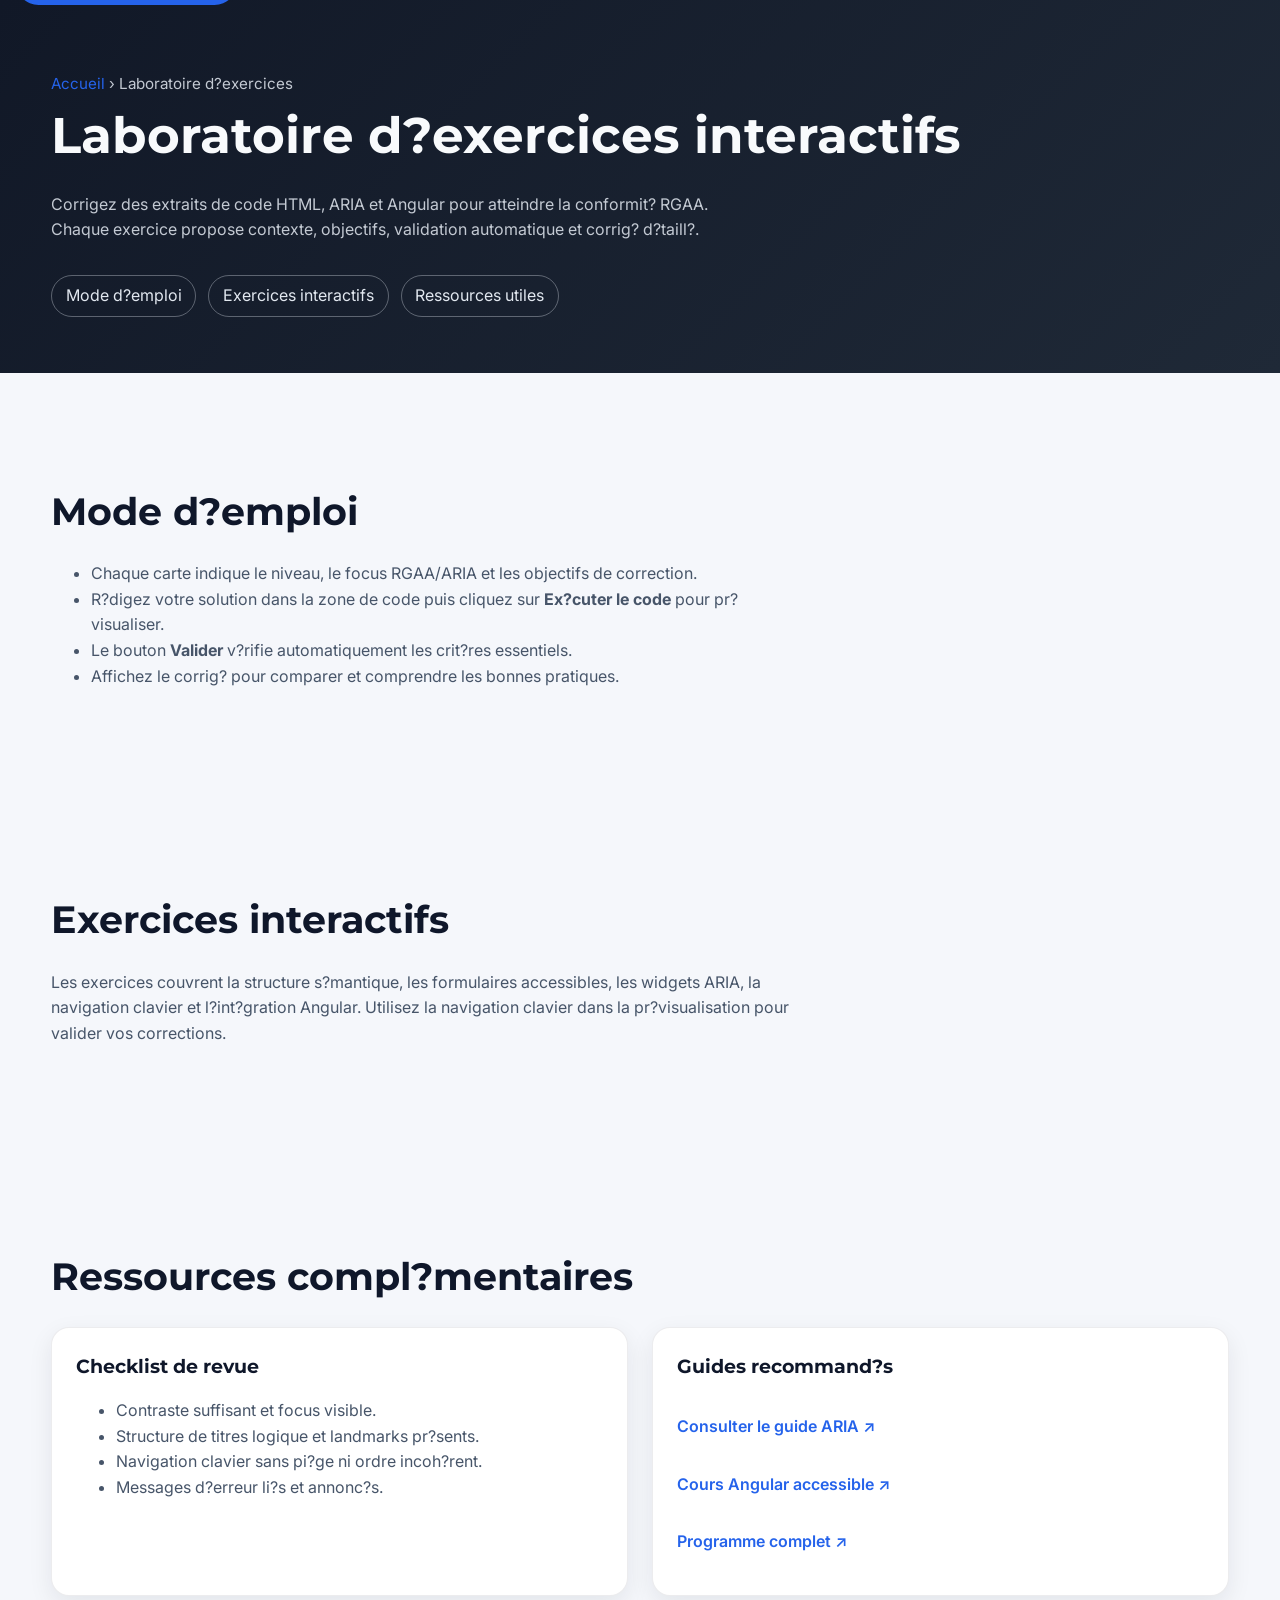
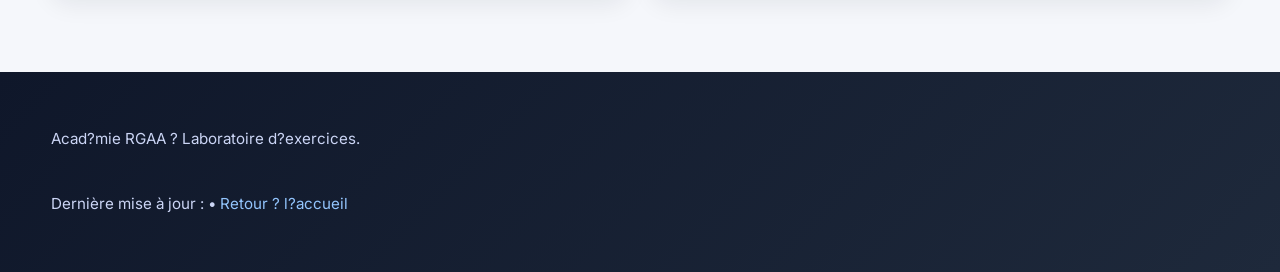
==== laboratoire.html @ f295662a "Refactor: Restructure site and add new pages Co-authored-by: mlaanaiya <mlaanaiya@gmail.com>" ====
<!DOCTYPE html>
<html lang="fr">
  <head>
    <meta charset="UTF-8" />
    <meta name="viewport" content="width=device-width, initial-scale=1.0" />
    <title>Laboratoire d?exercices ? Acad?mie RGAA</title>
    <link rel="stylesheet" href="styles.css" />
  </head>
  <body>
    <a class="skip-link" href="#contenu">Aller au contenu principal</a>
    <header class="sub-hero" role="banner">
      <div class="container sub-hero__content">
        <p class="sub-hero__breadcrumbs">
          <a href="index.html">Accueil</a> &rsaquo; Laboratoire d?exercices
        </p>
        <h1>Laboratoire d?exercices interactifs</h1>
        <p>
          Corrigez des extraits de code HTML, ARIA et Angular pour atteindre la conformit? RGAA. Chaque exercice propose contexte, objectifs, validation automatique et corrig? d?taill?.
        </p>
        <nav class="sub-nav" aria-label="Navigation de la page">
          <ul>
            <li><a href="#mode-d-emploi">Mode d?emploi</a></li>
            <li><a href="#exercices">Exercices interactifs</a></li>
            <li><a href="#ressources-exercices">Ressources utiles</a></li>
          </ul>
        </nav>
      </div>
    </header>

    <main id="contenu">
      <section id="mode-d-emploi" class="content-section">
        <div class="container">
          <h2>Mode d?emploi</h2>
          <ul>
            <li>Chaque carte indique le niveau, le focus RGAA/ARIA et les objectifs de correction.</li>
            <li>R?digez votre solution dans la zone de code puis cliquez sur <strong>Ex?cuter le code</strong> pour pr?visualiser.</li>
            <li>Le bouton <strong>Valider</strong> v?rifie automatiquement les crit?res essentiels.</li>
            <li>Affichez le corrig? pour comparer et comprendre les bonnes pratiques.</li>
          </ul>
        </div>
      </section>

      <section id="exercices" class="content-section">
        <div class="container">
          <h2>Exercices interactifs</h2>
          <p>
            Les exercices couvrent la structure s?mantique, les formulaires accessibles, les widgets ARIA, la navigation clavier et l?int?gration Angular. Utilisez la navigation clavier dans la pr?visualisation pour valider vos corrections.
          </p>
          <div id="exercises-container" class="exercises"></div>
        </div>
      </section>

      <section id="ressources-exercices" class="content-section">
        <div class="container">
          <h2>Ressources compl?mentaires</h2>
          <div class="resource-grid">
            <article class="resource-card">
              <h3>Checklist de revue</h3>
              <ul>
                <li>Contraste suffisant et focus visible.</li>
                <li>Structure de titres logique et landmarks pr?sents.</li>
                <li>Navigation clavier sans pi?ge ni ordre incoh?rent.</li>
                <li>Messages d?erreur li?s et annonc?s.</li>
              </ul>
            </article>
            <article class="resource-card">
              <h3>Guides recommand?s</h3>
              <p><a href="guide-aria.html">Consulter le guide ARIA &nearr;</a></p>
              <p><a href="angular-accessibilite.html">Cours Angular accessible &nearr;</a></p>
              <p><a href="index.html#programme">Programme complet &nearr;</a></p>
            </article>
          </div>
        </div>
      </section>
    </main>

    <footer class="footer" role="contentinfo">
      <div class="container footer__content">
        <p>Acad?mie RGAA ? Laboratoire d?exercices.</p>
        <p>Derni&egrave;re mise &agrave; jour : <span id="last-update"></span> &bull; <a href="index.html">Retour ? l?accueil</a></p>
      </div>
    </footer>

    <script src="app.js" defer></script>
  </body>
</html>
---- styles.css ----
@import url("https://fonts.googleapis.com/css2?family=Inter:wght@400;500;600;700&family=Montserrat:wght@600;700&display=swap");

:root {
  --font-body: "Inter", "Segoe UI", system-ui, sans-serif;
  --font-heading: "Montserrat", "Segoe UI", system-ui, sans-serif;
  --color-bg: #f5f7fb;
  --color-surface: #ffffff;
  --color-text: #0f172a;
  --color-muted: #475569;
  --color-primary: #2563eb;
  --color-primary-dark: #1d4ed8;
  --color-primary-light: #60a5fa;
  --color-accent: #10b981;
  --color-accent-dark: #059669;
  --color-hero-from: #111827;
  --color-hero-to: #1f2937;
  --color-accent-bg: #eef2ff;
  --color-deep-from: #111827;
  --color-deep-to: #1e3a8a;
  --shadow-sm: 0 8px 24px rgba(15, 23, 42, 0.08);
  --shadow: 0 20px 45px rgba(15, 23, 42, 0.12);
  --radius-lg: 24px;
  --radius-md: 18px;
  --radius-sm: 12px;
}

* {
  box-sizing: border-box;
}

html {
  scroll-behavior: smooth;
}

body {
  margin: 0;
  font-family: var(--font-body);
  color: var(--color-text);
  background-color: var(--color-bg);
  line-height: 1.6;
}

main {
  display: block;
}

a {
  color: var(--color-primary);
  text-decoration: none;
}

a:hover,
a:focus-visible {
  color: var(--color-primary-dark);
  text-decoration: underline;
}

.skip-link {
  position: absolute;
  top: -40px;
  left: 16px;
  background: var(--color-primary);
  color: #fff;
  padding: 0.6rem 1rem;
  border-radius: 999px;
  z-index: 1000;
}

.skip-link:focus {
  top: 16px;
}

.container {
  width: min(1180px, 92vw);
  margin: 0 auto;
}

.section {
  padding: clamp(4rem, 6vw, 5.5rem) 0;
}

.section--accent {
  background: radial-gradient(circle at top left, rgba(37, 99, 235, 0.12), transparent 55%),
    linear-gradient(135deg, #f3f4ff 0%, #eef2ff 100%);
}

.section--deep {
  background: radial-gradient(circle at top right, rgba(59, 130, 246, 0.35), transparent 60%),
    linear-gradient(135deg, var(--color-deep-from) 0%, var(--color-deep-to) 100%);
  color: #f8fafc;
}

.section__header {
  max-width: 760px;
  margin-bottom: 2.75rem;
}

.section__header h2 {
  font-family: var(--font-heading);
  font-size: clamp(2rem, 3.4vw, 2.75rem);
  margin: 0 0 0.75rem;
}

.section__header p {
  margin: 0;
  color: var(--color-muted);
}

.section--deep .section__header p,
.section__header--on-dark p {
  color: rgba(226, 232, 240, 0.9);
}

.hero {
  position: relative;
  overflow: hidden;
  background: linear-gradient(135deg, var(--color-hero-from) 0%, var(--color-hero-to) 100%);
  color: #f8fafc;
  padding: clamp(5rem, 8vw, 7rem) 0 clamp(4rem, 6vw, 5rem);
}

.hero__overlay {
  position: absolute;
  inset: 0;
  background: radial-gradient(circle at 10% 20%, rgba(79, 70, 229, 0.55), transparent 45%),
    radial-gradient(circle at 80% 10%, rgba(6, 182, 212, 0.35), transparent 40%),
    radial-gradient(circle at 50% 80%, rgba(16, 185, 129, 0.2), transparent 40%);
  pointer-events: none;
}

.hero__content {
  position: relative;
  z-index: 1;
}

.hero__badge {
  display: inline-flex;
  align-items: center;
  gap: 0.5rem;
  padding: 0.35rem 0.9rem;
  border-radius: 999px;
  background: rgba(15, 118, 110, 0.2);
  color: #a7f3d0;
  font-weight: 600;
  letter-spacing: 0.02em;
  text-transform: uppercase;
}

.hero h1 {
  font-family: var(--font-heading);
  font-size: clamp(2.8rem, 6vw, 3.8rem);
  margin: 1.2rem 0 1.1rem;
  max-width: 18ch;
}

.hero__lead {
  font-size: clamp(1.1rem, 2vw, 1.25rem);
  max-width: 60ch;
  margin-bottom: 2.2rem;
  color: rgba(226, 232, 240, 0.88);
}

.hero__actions {
  display: flex;
  gap: 1rem;
  flex-wrap: wrap;
  margin-bottom: 2.5rem;
}

.hero__nav {
  margin-top: 2.5rem;
}

.hero__nav-list {
  list-style: none;
  display: flex;
  gap: 0.75rem;
  flex-wrap: wrap;
  padding: 0;
  margin: 0;
}

.hero__nav-list a {
  display: inline-flex;
  align-items: center;
  padding: 0.45rem 0.95rem;
  border-radius: 999px;
  background: rgba(148, 163, 184, 0.12);
  color: #e2e8f0;
  font-weight: 500;
  border: 1px solid transparent;
  transition: transform 0.2s ease, border-color 0.2s ease;
}

.hero__nav-list a:hover,
.hero__nav-list a:focus-visible {
  transform: translateY(-2px);
  border-color: rgba(226, 232, 240, 0.75);
}

.btn {
  display: inline-flex;
  align-items: center;
  justify-content: center;
  gap: 0.5rem;
  font-weight: 600;
  border-radius: 999px;
  padding: 0.75rem 1.5rem;
  border: 2px solid transparent;
  cursor: pointer;
  transition: transform 0.2s ease, box-shadow 0.2s ease, background-color 0.2s ease;
}

.btn--primary {
  background: linear-gradient(135deg, var(--color-primary) 0%, var(--color-primary-dark) 100%);
  color: #fff;
  box-shadow: 0 12px 24px rgba(37, 99, 235, 0.35);
}

.btn--primary:hover,
.btn--primary:focus-visible {
  transform: translateY(-1px);
  box-shadow: 0 18px 28px rgba(37, 99, 235, 0.4);
}

.btn--ghost {
  background: transparent;
  border-color: rgba(226, 232, 240, 0.4);
  color: #e2e8f0;
}

.btn--ghost:hover,
.btn--ghost:focus-visible {
  border-color: #fff;
  transform: translateY(-1px);
}

.timeline {
  display: grid;
  gap: 1.8rem;
  grid-template-columns: repeat(auto-fit, minmax(260px, 1fr));
}

.timeline__item {
  background: var(--color-surface);
  border-radius: var(--radius-md);
  padding: 1.65rem 1.75rem;
  box-shadow: var(--shadow-sm);
  border: 1px solid rgba(15, 23, 42, 0.08);
  position: relative;
}

.timeline__item::before {
  content: "";
  position: absolute;
  inset: 0;
  border-radius: var(--radius-md);
  border: 1px solid rgba(37, 99, 235, 0.18);
  pointer-events: none;
}

.timeline__item h3 {
  margin: 0 0 1rem;
  font-family: var(--font-heading);
  font-size: 1.35rem;
}

.timeline__item ul {
  padding-left: 1.15rem;
  margin: 0;
  color: var(--color-muted);
}

.module-grid {
  display: grid;
  gap: 1.5rem;
  grid-template-columns: repeat(auto-fit, minmax(260px, 1fr));
}

.module-card {
  background: rgba(255, 255, 255, 0.8);
  border-radius: var(--radius-md);
  padding: 1.75rem;
  box-shadow: var(--shadow-sm);
  border: 1px solid rgba(255, 255, 255, 0.4);
  backdrop-filter: blur(8px);
}

.module-card h3 {
  margin: 0 0 0.9rem;
  font-family: var(--font-heading);
}

.module-card p {
  margin-bottom: 0.9rem;
  color: var(--color-muted);
}

.module-card ul {
  margin: 0;
  padding-left: 1.1rem;
  color: var(--color-muted);
}

code {
  font-family: "Fira Code", "SFMono-Regular", Consolas, monospace;
  background: rgba(37, 99, 235, 0.12);
  padding: 0.2rem 0.4rem;
  border-radius: 6px;
  font-size: 0.95em;
}

.accordion details {
  background: var(--color-surface);
  border-radius: var(--radius-sm);
  margin-bottom: 1rem;
  border: 1px solid rgba(15, 23, 42, 0.08);
  padding: 1.2rem 1.4rem;
  box-shadow: var(--shadow-sm);
}

.accordion summary {
  cursor: pointer;
  font-weight: 600;
  font-size: 1.05rem;
  list-style: none;
}

.accordion summary::-webkit-details-marker {
  display: none;
}

.accordion details[open] {
  border-color: rgba(37, 99, 235, 0.35);
}

.accordion details p {
  color: var(--color-muted);
}

.pattern-grid {
  display: grid;
  gap: 1.5rem;
  grid-template-columns: repeat(auto-fit, minmax(260px, 1fr));
}

.pattern-card {
  background: var(--color-surface);
  border-radius: var(--radius-md);
  padding: 1.8rem;
  box-shadow: var(--shadow-sm);
  border: 1px solid rgba(37, 99, 235, 0.08);
}

.pattern-card h3 {
  margin-top: 0;
  font-family: var(--font-heading);
}

.pattern-card dl {
  margin: 0;
}

.pattern-card dt {
  font-weight: 700;
  margin-top: 1rem;
  color: var(--color-primary-dark);
}

.pattern-card dd {
  margin: 0.35rem 0 0;
  color: var(--color-muted);
}

.atelier-grid {
  display: grid;
  gap: 1.5rem;
  grid-template-columns: repeat(auto-fit, minmax(260px, 1fr));
}

.atelier-grid article {
  background: var(--color-surface);
  border-radius: var(--radius-md);
  padding: 1.7rem;
  box-shadow: var(--shadow-sm);
  border: 1px solid rgba(15, 23, 42, 0.08);
}

.atelier-grid h3 {
  margin-top: 0;
  font-family: var(--font-heading);
}

.atelier-grid ul {
  margin: 0;
  padding-left: 1.1rem;
  color: var(--color-muted);
}

.audit-card {
  background: linear-gradient(145deg, rgba(37, 99, 235, 0.08), rgba(16, 185, 129, 0.08));
  border: 1px solid rgba(37, 99, 235, 0.2);
}

.audit-card form {
  display: flex;
  flex-direction: column;
  gap: 0.85rem;
}

.audit-card label {
  display: flex;
  align-items: flex-start;
  gap: 0.6rem;
  cursor: pointer;
  color: var(--color-text);
}

.feedback {
  min-height: 2rem;
  margin-top: 0.75rem;
  font-weight: 600;
}

.feedback.success {
  color: var(--color-accent-dark);
}

.feedback.error {
  color: #ef4444;
}

.section--deep .feedback {
  color: #facc15;
}

.exercises {
  display: grid;
  gap: 2rem;
}

.exercise-card {
  background: rgba(15, 23, 42, 0.65);
  border-radius: var(--radius-lg);
  padding: 2rem;
  border: 1px solid rgba(148, 163, 184, 0.25);
  backdrop-filter: blur(14px);
  box-shadow: 0 30px 70px rgba(15, 23, 42, 0.35);
}

.exercise-card h3 {
  margin: 0 0 0.75rem;
  font-family: var(--font-heading);
  color: #e0f2fe;
}

.exercise-card p,
.exercise-card details,
.exercise-card label {
  color: rgba(226, 232, 240, 0.88);
}

.exercise-card details summary {
  cursor: pointer;
  font-weight: 600;
  margin-bottom: 0.75rem;
}

.exercise-editor {
  display: grid;
  gap: 1.25rem;
  grid-template-columns: repeat(auto-fit, minmax(260px, 1fr));
  margin-top: 1.5rem;
}

.exercise-card textarea {
  width: 100%;
  min-height: 220px;
  border-radius: var(--radius-sm);
  border: 1px solid rgba(148, 163, 184, 0.4);
  background: rgba(15, 23, 42, 0.75);
  color: #f8fafc;
  padding: 1rem;
  font-family: "Fira Code", "SFMono-Regular", Consolas, monospace;
  font-size: 0.92rem;
}

.exercise-steps {
  margin: 1.5rem 0;
  padding-left: 1.6rem;
  color: #f1f5f9;
  counter-reset: steps;
}

.exercise-steps li {
  margin-bottom: 1rem;
}

.exercise-steps li strong {
  display: block;
  font-family: var(--font-heading);
  color: #bae6fd;
  margin-bottom: 0.3rem;
}

.exercise-steps li p {
  margin: 0;
  color: rgba(226, 232, 240, 0.85);
  font-size: 0.95rem;
}

.guide-callout {
  background: rgba(15, 118, 110, 0.12);
  border-left: 4px solid var(--color-accent);
  padding: 1.2rem 1.5rem;
  border-radius: var(--radius-sm);
  margin: 1.5rem 0;
}

.content-section {
  padding: clamp(3.5rem, 6vw, 4.75rem) 0;
}

.content-section h2 {
  font-family: var(--font-heading);
  font-size: clamp(1.9rem, 3vw, 2.4rem);
  margin-bottom: 1.2rem;
}

.content-section h3 {
  font-family: var(--font-heading);
  margin-top: 2.2rem;
  margin-bottom: 0.75rem;
}

.content-section p {
  max-width: 75ch;
  color: var(--color-muted);
}

.content-section ul,
.content-section ol {
  color: var(--color-muted);
  max-width: 75ch;
}

table {
  width: 100%;
  border-collapse: collapse;
  background: var(--color-surface);
  box-shadow: var(--shadow-sm);
  border-radius: var(--radius-sm);
  margin: 1.75rem 0;
  overflow: hidden;
}

table caption {
  font-family: var(--font-heading);
  font-weight: 600;
  text-align: left;
  padding: 1rem 1.25rem;
  background: rgba(37, 99, 235, 0.08);
}

table th,
table td {
  padding: 1rem 1.25rem;
  border-bottom: 1px solid rgba(15, 23, 42, 0.08);
  vertical-align: top;
}

table th {
  background: rgba(37, 99, 235, 0.08);
  font-weight: 600;
}

table tr:last-child td {
  border-bottom: none;
}

.sub-hero {
  background: linear-gradient(135deg, var(--color-hero-from) 0%, var(--color-hero-to) 100%);
  color: #f8fafc;
  padding: clamp(3.5rem, 6vw, 4.5rem) 0 clamp(2.5rem, 5vw, 3.5rem);
  position: relative;
}

.sub-hero__content {
  position: relative;
  z-index: 1;
}

.sub-hero__breadcrumbs {
  margin-bottom: 1.2rem;
  font-size: 0.95rem;
  color: rgba(226, 232, 240, 0.75);
}

.sub-hero h1 {
  margin: 0 0 1rem;
  font-family: var(--font-heading);
  font-size: clamp(2.2rem, 4.5vw, 3.1rem);
}

.sub-hero p {
  margin: 0;
  max-width: 70ch;
  color: rgba(226, 232, 240, 0.85);
}

.sub-nav {
  margin-top: 2rem;
}

.sub-nav ul {
  list-style: none;
  display: flex;
  flex-wrap: wrap;
  gap: 0.75rem;
  padding: 0;
  margin: 0;
}

.sub-nav a {
  display: inline-flex;
  align-items: center;
  padding: 0.45rem 0.85rem;
  border-radius: 999px;
  border: 1px solid rgba(226, 232, 240, 0.35);
  color: #e2e8f0;
  text-decoration: none;
  transition: border-color 0.2s ease;
}

.sub-nav a:hover,
.sub-nav a:focus-visible {
  border-color: #fff;
  text-decoration: underline;
}

.resource-grid {
  display: grid;
  gap: 1.5rem;
  grid-template-columns: repeat(auto-fit, minmax(280px, 1fr));
}

.resource-card {
  background: var(--color-surface);
  border-radius: var(--radius-md);
  border: 1px solid rgba(15, 23, 42, 0.08);
  box-shadow: var(--shadow-sm);
  padding: 1.5rem;
}

.resource-card h3 {
  margin-top: 0;
  font-family: var(--font-heading);
}

.resource-card p {
  color: var(--color-muted);
}

.resource-card a {
  display: inline-flex;
  align-items: center;
  gap: 0.45rem;
  margin-top: 1rem;
  font-weight: 600;
}

.exercise-card textarea:focus-visible {
  outline: 3px solid rgba(96, 165, 250, 0.55);
  outline-offset: 2px;
}

.exercise-actions {
  display: flex;
  flex-wrap: wrap;
  gap: 0.75rem;
  margin-top: 1.25rem;
}

.btn--secondary {
  background: transparent;
  color: #dbeafe;
  border: 2px solid rgba(148, 163, 184, 0.4);
}

.btn--secondary:hover,
.btn--secondary:focus-visible {
  border-color: rgba(191, 219, 254, 0.9);
}

.btn--tertiary {
  background: rgba(148, 163, 184, 0.15);
  color: #f8fafc;
  border: 2px solid transparent;
}

.btn--tertiary:hover,
.btn--tertiary:focus-visible {
  background: rgba(148, 163, 184, 0.25);
}

.exercise-feedback {
  min-height: 1.75rem;
  margin-top: 1rem;
  font-weight: 600;
}

.exercise-feedback.success {
  color: #34d399;
}

.exercise-feedback.error {
  color: #fb7185;
}

.solution {
  margin-top: 1.25rem;
  padding: 1rem;
  border-radius: var(--radius-sm);
  background: rgba(148, 163, 184, 0.12);
  display: none;
}

.solution pre {
  margin: 0;
  font-size: 0.9rem;
  color: #f8fafc;
}

.exercise-preview {
  background: rgba(15, 23, 42, 0.55);
  border-radius: var(--radius-sm);
  border: 1px solid rgba(148, 163, 184, 0.4);
  overflow: hidden;
  display: flex;
  flex-direction: column;
}

.exercise-preview header {
  padding: 0.75rem 1rem;
  border-bottom: 1px solid rgba(148, 163, 184, 0.35);
  font-weight: 600;
  color: #bae6fd;
}

.exercise-iframe {
  border: 0;
  flex: 1;
  min-height: 220px;
  background: #f8fafc;
}

.quiz {
  display: grid;
  gap: 1.5rem;
  margin-bottom: 2.5rem;
}

.quiz-card {
  background: var(--color-surface);
  border-radius: var(--radius-md);
  border: 1px solid rgba(15, 23, 42, 0.08);
  box-shadow: var(--shadow-sm);
  padding: 1.75rem;
}

.quiz-card legend {
  font-weight: 600;
  font-size: 1.1rem;
  margin-bottom: 0.85rem;
}

.quiz-card label {
  display: flex;
  gap: 0.6rem;
  margin: 0.4rem 0;
  align-items: flex-start;
  color: var(--color-muted);
}

.quiz-card input[type="radio"] {
  margin-top: 0.25rem;
}

.quiz-feedback {
  margin-top: 0.9rem;
  font-weight: 600;
}

.quiz-feedback.success {
  color: var(--color-accent-dark);
}

.quiz-feedback.error {
  color: #dc2626;
}

.flashcards {
  background: var(--color-surface);
  border-radius: var(--radius-md);
  border: 1px solid rgba(37, 99, 235, 0.1);
  box-shadow: var(--shadow-sm);
  padding: 1.75rem;
}

.flashcard-item {
  padding: 1rem 0;
  border-bottom: 1px solid rgba(148, 163, 184, 0.25);
}

.flashcard-item:last-child {
  border-bottom: none;
}

.flashcard-item h4 {
  margin: 0 0 0.4rem;
  font-family: var(--font-heading);
}

.qa-grid {
  display: grid;
  gap: 1.5rem;
}

.qa-card {
  background: var(--color-surface);
  border-radius: var(--radius-md);
  border: 1px solid rgba(59, 130, 246, 0.14);
  box-shadow: var(--shadow-sm);
  padding: 1.9rem;
}

.qa-card h3 {
  margin-top: 0;
  font-family: var(--font-heading);
  font-size: 1.3rem;
}

.qa-card p {
  color: var(--color-muted);
}

.qa-card ul {
  margin: 0.5rem 0 0;
  padding-left: 1.1rem;
  color: var(--color-muted);
}

.resource-list {
  list-style: none;
  display: grid;
  gap: 1rem;
  padding: 0;
}

.resource-list a {
  display: inline-flex;
  align-items: center;
  gap: 0.5rem;
  font-weight: 600;
  padding: 0.75rem 1rem;
  border-radius: var(--radius-sm);
  border: 1px solid rgba(15, 23, 42, 0.08);
  background: var(--color-surface);
  box-shadow: var(--shadow-sm);
}

.resource-list a::after {
  content: "\2197";
  font-size: 0.85rem;
}

.footer {
  background: linear-gradient(135deg, #0f172a 0%, #1e293b 100%);
  color: #cbd5f5;
  padding: 2.5rem 0;
}

.footer__content {
  display: flex;
  flex-direction: column;
  gap: 0.65rem;
  font-size: 0.95rem;
}

.footer a {
  color: #93c5fd;
}

.visually-hidden {
  position: absolute;
  width: 1px;
  height: 1px;
  padding: 0;
  margin: -1px;
  overflow: hidden;
  clip: rect(0, 0, 0, 0);
  white-space: nowrap;
  border: 0;
}

.hidden {
  display: none !important;
}

@media (max-width: 900px) {
  .hero__actions {
    flex-direction: column;
    align-items: flex-start;
  }

  .exercise-editor {
    grid-template-columns: 1fr;
  }
}

@media (max-width: 720px) {
  .hero__nav-list {
    gap: 0.5rem;
  }

  .hero__nav-list a {
    padding: 0.35rem 0.75rem;
    font-size: 0.85rem;
  }

  .timeline__item,
  .module-card,
  .pattern-card,
  .atelier-grid article,
  .quiz-card,
  .flashcards,
  .qa-card {
    padding: 1.35rem;
  }
}

@media (prefers-reduced-motion: reduce) {
  * {
    transition: none !important;
    animation-duration: 0.01ms !important;
    animation-iteration-count: 1 !important;
  }
}
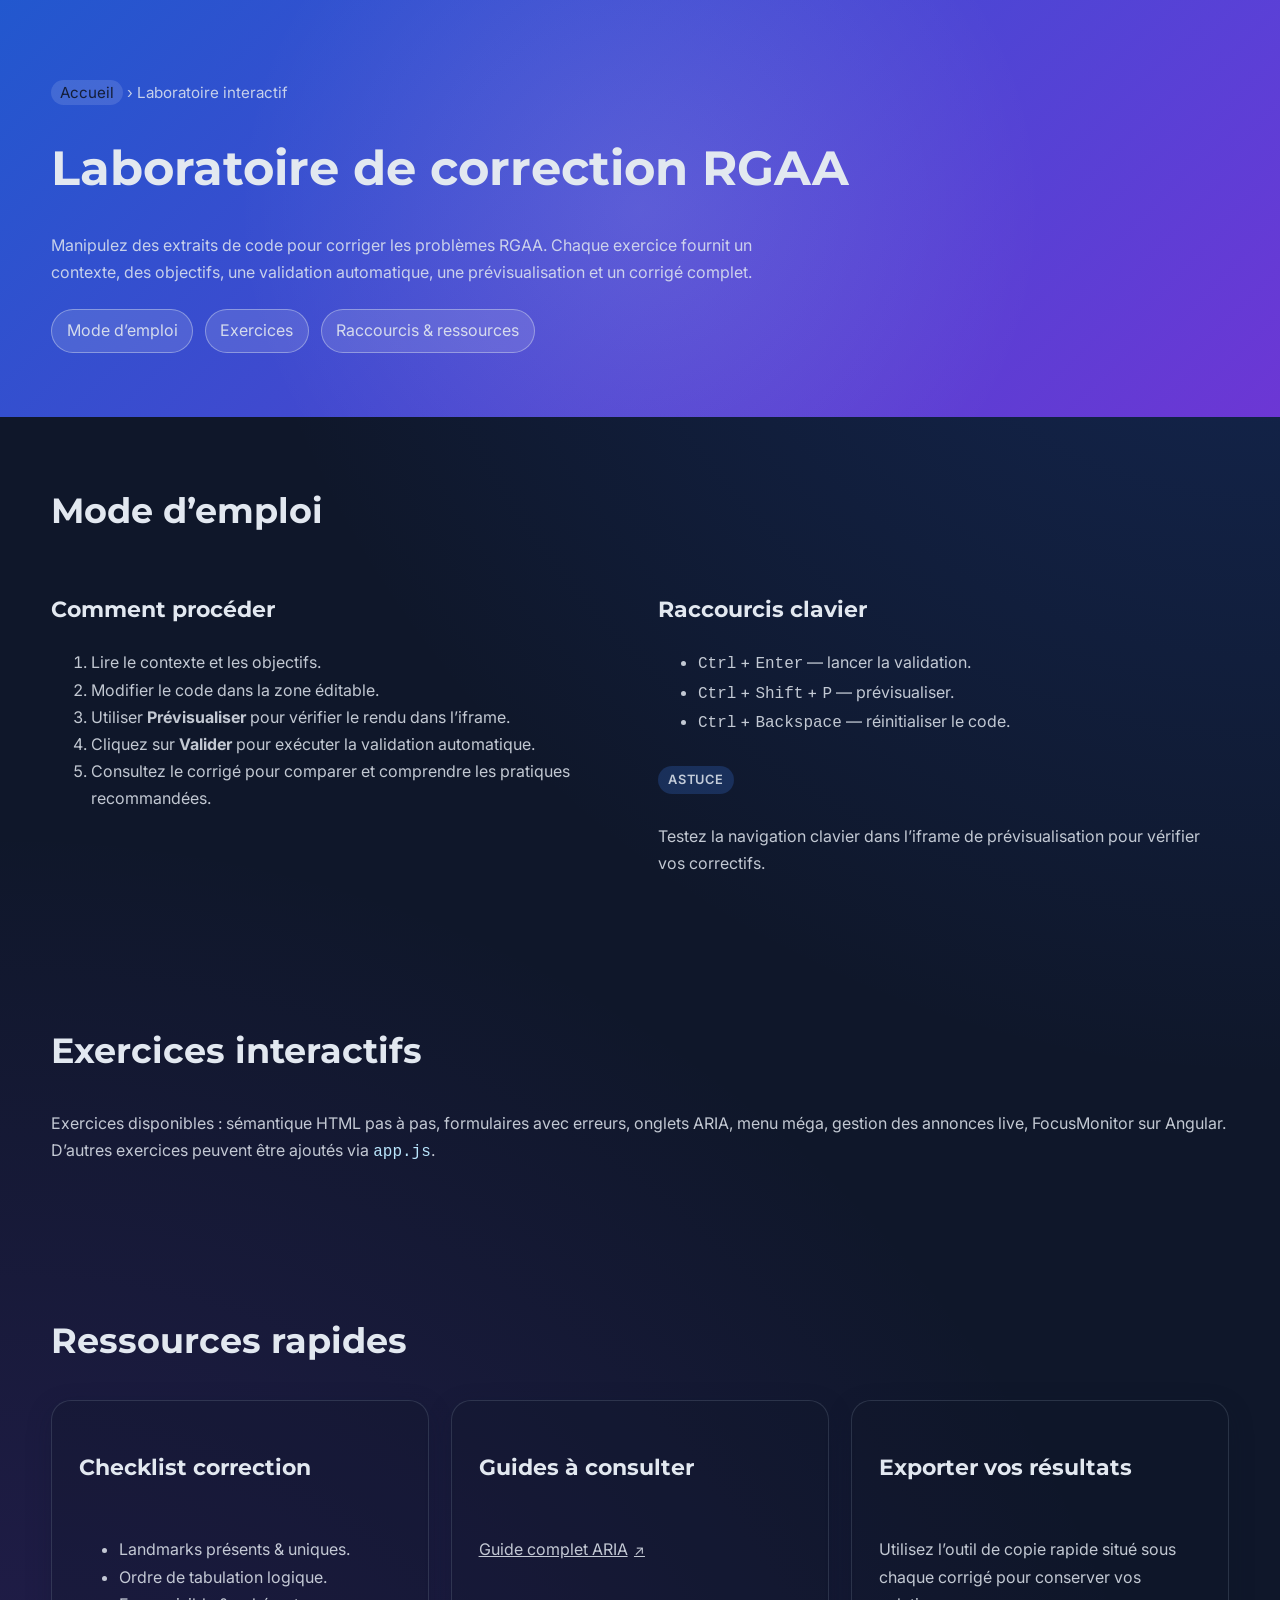
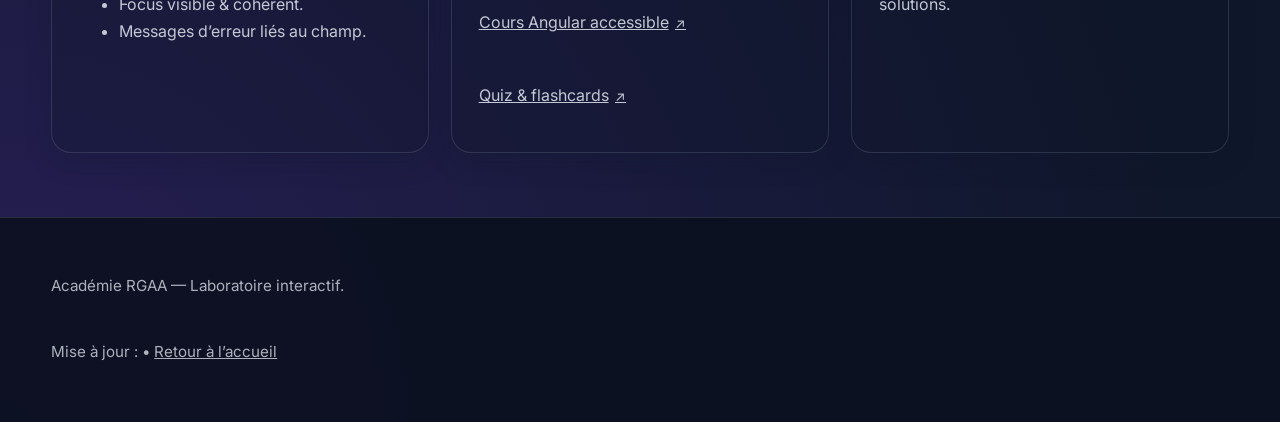
==== commit 090f075e: "Refactor: Remove unused Angular & ARIA pages Co-authored-by: mlaanaiya <mlaanaiya@gmail.com>" ====
--- a/laboratoire.html
+++ b/laboratoire.html
@@ -3,7 +3,7 @@
   <head>
     <meta charset="UTF-8" />
     <meta name="viewport" content="width=device-width, initial-scale=1.0" />
-    <title>Laboratoire d?exercices ? Acad?mie RGAA</title>
+    <title>Laboratoire interactif &mdash; Acad&eacute;mie RGAA</title>
     <link rel="stylesheet" href="styles.css" />
   </head>
   <body>
@@ -11,32 +11,48 @@
     <header class="sub-hero" role="banner">
       <div class="container sub-hero__content">
         <p class="sub-hero__breadcrumbs">
-          <a href="index.html">Accueil</a> &rsaquo; Laboratoire d?exercices
+          <a href="index.html">Accueil</a> &rsaquo; Laboratoire interactif
         </p>
-        <h1>Laboratoire d?exercices interactifs</h1>
+        <h1>Laboratoire de correction RGAA</h1>
         <p>
-          Corrigez des extraits de code HTML, ARIA et Angular pour atteindre la conformit? RGAA. Chaque exercice propose contexte, objectifs, validation automatique et corrig? d?taill?.
+          Manipulez des extraits de code pour corriger les probl&egrave;mes RGAA. Chaque exercice fournit un contexte, des objectifs, une validation automatique, une pr&eacute;visualisation et un corrig&eacute; complet.
         </p>
-        <nav class="sub-nav" aria-label="Navigation de la page">
+        <nav class="sub-nav" aria-label="Navigation du laboratoire">
           <ul>
-            <li><a href="#mode-d-emploi">Mode d?emploi</a></li>
-            <li><a href="#exercices">Exercices interactifs</a></li>
-            <li><a href="#ressources-exercices">Ressources utiles</a></li>
+            <li><a href="#mode-emploi">Mode d&rsquo;emploi</a></li>
+            <li><a href="#exercices">Exercices</a></li>
+            <li><a href="#ressources">Raccourcis &amp; ressources</a></li>
           </ul>
         </nav>
       </div>
     </header>
 
     <main id="contenu">
-      <section id="mode-d-emploi" class="content-section">
+      <section id="mode-emploi" class="content-section">
         <div class="container">
-          <h2>Mode d?emploi</h2>
-          <ul>
-            <li>Chaque carte indique le niveau, le focus RGAA/ARIA et les objectifs de correction.</li>
-            <li>R?digez votre solution dans la zone de code puis cliquez sur <strong>Ex?cuter le code</strong> pour pr?visualiser.</li>
-            <li>Le bouton <strong>Valider</strong> v?rifie automatiquement les crit?res essentiels.</li>
-            <li>Affichez le corrig? pour comparer et comprendre les bonnes pratiques.</li>
-          </ul>
+          <h2>Mode d&rsquo;emploi</h2>
+          <div class="two-column">
+            <article>
+              <h3>Comment proc&eacute;der</h3>
+              <ol>
+                <li>Lire le contexte et les objectifs.</li>
+                <li>Modifier le code dans la zone &eacute;ditable.</li>
+                <li>Utiliser <strong>Pr&eacute;visualiser</strong> pour v&eacute;rifier le rendu dans l&rsquo;iframe.</li>
+                <li>Cliquez sur <strong>Valider</strong> pour ex&eacute;cuter la validation automatique.</li>
+                <li>Consultez le corrig&eacute; pour comparer et comprendre les pratiques recommand&eacute;es.</li>
+              </ol>
+            </article>
+            <article>
+              <h3>Raccourcis clavier</h3>
+              <ul>
+                <li><kbd>Ctrl</kbd> + <kbd>Enter</kbd> &mdash; lancer la validation.</li>
+                <li><kbd>Ctrl</kbd> + <kbd>Shift</kbd> + <kbd>P</kbd> &mdash; pr&eacute;visualiser.</li>
+                <li><kbd>Ctrl</kbd> + <kbd>Backspace</kbd> &mdash; r&eacute;initialiser le code.</li>
+              </ul>
+              <p class="tag">Astuce</p>
+              <p>Testez la navigation clavier dans l&rsquo;iframe de pr&eacute;visualisation pour v&eacute;rifier vos correctifs.</p>
+            </article>
+          </div>
         </div>
       </section>
 
@@ -44,30 +60,34 @@
         <div class="container">
           <h2>Exercices interactifs</h2>
           <p>
-            Les exercices couvrent la structure s?mantique, les formulaires accessibles, les widgets ARIA, la navigation clavier et l?int?gration Angular. Utilisez la navigation clavier dans la pr?visualisation pour valider vos corrections.
+            Exercices disponibles&nbsp;: s&eacute;mantique HTML pas &agrave; pas, formulaires avec erreurs, onglets ARIA, menu m&eacute;ga, gestion des annonces live, FocusMonitor sur Angular. D&rsquo;autres exercices peuvent &ecirc;tre ajout&eacute;s via <code>app.js</code>.
           </p>
-          <div id="exercises-container" class="exercises"></div>
+          <div id="exercises-container" class="exercise-list"></div>
         </div>
       </section>
 
-      <section id="ressources-exercices" class="content-section">
+      <section id="ressources" class="content-section">
         <div class="container">
-          <h2>Ressources compl?mentaires</h2>
+          <h2>Ressources rapides</h2>
           <div class="resource-grid">
             <article class="resource-card">
-              <h3>Checklist de revue</h3>
+              <h3>Checklist correction</h3>
               <ul>
-                <li>Contraste suffisant et focus visible.</li>
-                <li>Structure de titres logique et landmarks pr?sents.</li>
-                <li>Navigation clavier sans pi?ge ni ordre incoh?rent.</li>
-                <li>Messages d?erreur li?s et annonc?s.</li>
+                <li>Landmarks pr&eacute;sents &amp; uniques.</li>
+                <li>Ordre de tabulation logique.</li>
+                <li>Focus visible &amp; coh&eacute;rent.</li>
+                <li>Messages d&rsquo;erreur li&eacute;s au champ.</li>
               </ul>
             </article>
             <article class="resource-card">
-              <h3>Guides recommand?s</h3>
-              <p><a href="guide-aria.html">Consulter le guide ARIA &nearr;</a></p>
-              <p><a href="angular-accessibilite.html">Cours Angular accessible &nearr;</a></p>
-              <p><a href="index.html#programme">Programme complet &nearr;</a></p>
+              <h3>Guides &agrave; consulter</h3>
+              <p><a href="cours-aria.html">Guide complet ARIA</a></p>
+              <p><a href="cours-angular.html">Cours Angular accessible</a></p>
+              <p><a href="quiz.html">Quiz &amp; flashcards</a></p>
+            </article>
+            <article class="resource-card">
+              <h3>Exporter vos r&eacute;sultats</h3>
+              <p>Utilisez l&rsquo;outil de copie rapide situ&eacute; sous chaque corrig&eacute; pour conserver vos solutions.</p>
             </article>
           </div>
         </div>
@@ -76,8 +96,8 @@
 
     <footer class="footer" role="contentinfo">
       <div class="container footer__content">
-        <p>Acad?mie RGAA ? Laboratoire d?exercices.</p>
-        <p>Derni&egrave;re mise &agrave; jour : <span id="last-update"></span> &bull; <a href="index.html">Retour ? l?accueil</a></p>
+        <p>Acad&eacute;mie RGAA &mdash; Laboratoire interactif.</p>
+        <p>Mise &agrave; jour : <span id="last-update"></span> &bull; <a href="index.html">Retour &agrave; l&rsquo;accueil</a></p>
       </div>
     </footer>
 
--- a/styles.css
+++ b/styles.css
@@ -1,27 +1,27 @@
 @import url("https://fonts.googleapis.com/css2?family=Inter:wght@400;500;600;700&family=Montserrat:wght@600;700&display=swap");
 
 :root {
-  --font-body: "Inter", "Segoe UI", system-ui, sans-serif;
-  --font-heading: "Montserrat", "Segoe UI", system-ui, sans-serif;
-  --color-bg: #f5f7fb;
-  --color-surface: #ffffff;
-  --color-text: #0f172a;
-  --color-muted: #475569;
-  --color-primary: #2563eb;
-  --color-primary-dark: #1d4ed8;
-  --color-primary-light: #60a5fa;
-  --color-accent: #10b981;
-  --color-accent-dark: #059669;
-  --color-hero-from: #111827;
-  --color-hero-to: #1f2937;
-  --color-accent-bg: #eef2ff;
-  --color-deep-from: #111827;
-  --color-deep-to: #1e3a8a;
-  --shadow-sm: 0 8px 24px rgba(15, 23, 42, 0.08);
-  --shadow: 0 20px 45px rgba(15, 23, 42, 0.12);
-  --radius-lg: 24px;
-  --radius-md: 18px;
+  --font-base: "Inter", system-ui, -apple-system, Segoe UI, sans-serif;
+  --font-heading: "Montserrat", "Inter", sans-serif;
+  --color-bg: #0f172a;
+  --color-surface: #111c36;
+  --color-panel: #1e293b;
+  --color-hero-from: #2563eb;
+  --color-hero-to: #7c3aed;
+  --color-primary: #f97316;
+  --color-primary-dark: #ea580c;
+  --color-text: #e2e8f0;
+  --color-muted: #94a3b8;
+  --color-border: rgba(148, 163, 184, 0.3);
+  --color-highlight: rgba(59, 130, 246, 0.1);
+  --shadow-lg: 0 25px 80px rgba(15, 23, 42, 0.45);
+  --shadow-md: 0 14px 40px rgba(15, 23, 42, 0.35);
+  --shadow-sm: 0 8px 24px rgba(15, 23, 42, 0.25);
+  --radius-lg: 32px;
+  --radius-md: 20px;
   --radius-sm: 12px;
+  --radius-pill: 999px;
+  --max-width: 1200px;
 }
 
 * {
@@ -29,41 +29,41 @@
 }
 
 html {
+  font-size: 16px;
   scroll-behavior: smooth;
 }
 
 body {
   margin: 0;
-  font-family: var(--font-body);
+  font-family: var(--font-base);
   color: var(--color-text);
-  background-color: var(--color-bg);
-  line-height: 1.6;
-}
-
-main {
-  display: block;
+  background: radial-gradient(circle at top right, rgba(37, 99, 235, 0.24), transparent 45%),
+    radial-gradient(circle at bottom left, rgba(124, 58, 237, 0.22), transparent 50%),
+    var(--color-bg);
+  line-height: 1.7;
 }
 
 a {
-  color: var(--color-primary);
-  text-decoration: none;
+  color: inherit;
 }
 
 a:hover,
 a:focus-visible {
-  color: var(--color-primary-dark);
-  text-decoration: underline;
+  color: #f8fafc;
 }
 
 .skip-link {
   position: absolute;
-  top: -40px;
-  left: 16px;
+  top: -100px;
+  left: 50%;
+  transform: translateX(-50%);
+  padding: 0.75rem 1.5rem;
   background: var(--color-primary);
-  color: #fff;
-  padding: 0.6rem 1rem;
-  border-radius: 999px;
+  color: #0f172a;
+  border-radius: var(--radius-pill);
+  font-weight: 600;
   z-index: 1000;
+  transition: top 0.2s ease;
 }
 
 .skip-link:focus {
@@ -71,131 +71,102 @@
 }
 
 .container {
-  width: min(1180px, 92vw);
+  width: min(92%, var(--max-width));
   margin: 0 auto;
-}
-
-.section {
-  padding: clamp(4rem, 6vw, 5.5rem) 0;
-}
-
-.section--accent {
-  background: radial-gradient(circle at top left, rgba(37, 99, 235, 0.12), transparent 55%),
-    linear-gradient(135deg, #f3f4ff 0%, #eef2ff 100%);
-}
-
-.section--deep {
-  background: radial-gradient(circle at top right, rgba(59, 130, 246, 0.35), transparent 60%),
-    linear-gradient(135deg, var(--color-deep-from) 0%, var(--color-deep-to) 100%);
-  color: #f8fafc;
-}
-
-.section__header {
-  max-width: 760px;
-  margin-bottom: 2.75rem;
-}
-
-.section__header h2 {
-  font-family: var(--font-heading);
-  font-size: clamp(2rem, 3.4vw, 2.75rem);
-  margin: 0 0 0.75rem;
-}
-
-.section__header p {
-  margin: 0;
-  color: var(--color-muted);
-}
-
-.section--deep .section__header p,
-.section__header--on-dark p {
-  color: rgba(226, 232, 240, 0.9);
 }
 
 .hero {
   position: relative;
   overflow: hidden;
-  background: linear-gradient(135deg, var(--color-hero-from) 0%, var(--color-hero-to) 100%);
-  color: #f8fafc;
-  padding: clamp(5rem, 8vw, 7rem) 0 clamp(4rem, 6vw, 5rem);
+  padding: clamp(5rem, 10vw, 7rem) 0 clamp(4rem, 8vw, 5rem);
 }
 
 .hero__overlay {
   position: absolute;
   inset: 0;
-  background: radial-gradient(circle at 10% 20%, rgba(79, 70, 229, 0.55), transparent 45%),
-    radial-gradient(circle at 80% 10%, rgba(6, 182, 212, 0.35), transparent 40%),
-    radial-gradient(circle at 50% 80%, rgba(16, 185, 129, 0.2), transparent 40%);
+  background: linear-gradient(135deg, rgba(37, 99, 235, 0.85), rgba(124, 58, 237, 0.8));
+  filter: blur(0px);
+  opacity: 0.95;
+  z-index: 0;
+}
+
+.hero::after {
+  content: "";
+  position: absolute;
+  inset: 0;
+  background: radial-gradient(circle at top, rgba(248, 250, 252, 0.12), transparent 55%);
+  mix-blend-mode: screen;
   pointer-events: none;
 }
 
-.hero__content {
+.hero__layout {
   position: relative;
   z-index: 1;
+  display: flex;
+  flex-direction: column;
+  gap: 1.75rem;
+  text-align: left;
 }
 
 .hero__badge {
   display: inline-flex;
   align-items: center;
-  gap: 0.5rem;
-  padding: 0.35rem 0.9rem;
-  border-radius: 999px;
-  background: rgba(15, 118, 110, 0.2);
-  color: #a7f3d0;
-  font-weight: 600;
-  letter-spacing: 0.02em;
+  gap: 0.4rem;
+  padding: 0.35rem 1rem;
+  border-radius: var(--radius-pill);
+  background: rgba(15, 23, 42, 0.22);
+  border: 1px solid rgba(226, 232, 240, 0.35);
+  font-size: 0.85rem;
+  letter-spacing: 0.04em;
   text-transform: uppercase;
 }
 
-.hero h1 {
-  font-family: var(--font-heading);
-  font-size: clamp(2.8rem, 6vw, 3.8rem);
-  margin: 1.2rem 0 1.1rem;
-  max-width: 18ch;
+.hero__title {
+  font-family: var(--font-heading);
+  font-size: clamp(2.4rem, 5vw, 3.6rem);
+  line-height: 1.1;
+  margin: 0;
 }
 
 .hero__lead {
-  font-size: clamp(1.1rem, 2vw, 1.25rem);
-  max-width: 60ch;
-  margin-bottom: 2.2rem;
-  color: rgba(226, 232, 240, 0.88);
+  max-width: 65ch;
+  color: rgba(241, 245, 249, 0.85);
+  font-size: clamp(1.05rem, 2vw, 1.25rem);
 }
 
 .hero__actions {
   display: flex;
+  flex-wrap: wrap;
   gap: 1rem;
+}
+
+.hero__nav ul {
+  list-style: none;
+  padding: 0;
+  margin: 2rem 0 0;
+  display: flex;
   flex-wrap: wrap;
-  margin-bottom: 2.5rem;
-}
-
-.hero__nav {
-  margin-top: 2.5rem;
-}
-
-.hero__nav-list {
-  list-style: none;
-  display: flex;
-  gap: 0.75rem;
-  flex-wrap: wrap;
-  padding: 0;
-  margin: 0;
-}
-
-.hero__nav-list a {
+  gap: 0.65rem;
+}
+
+.hero__nav a {
   display: inline-flex;
   align-items: center;
-  padding: 0.45rem 0.95rem;
-  border-radius: 999px;
-  background: rgba(148, 163, 184, 0.12);
-  color: #e2e8f0;
+  padding: 0.55rem 1.05rem;
+  border-radius: var(--radius-pill);
+  background: rgba(15, 23, 42, 0.22);
+  border: 1px solid rgba(226, 232, 240, 0.35);
+  color: rgba(226, 232, 240, 0.88);
+  text-decoration: none;
   font-weight: 500;
-  border: 1px solid transparent;
-  transition: transform 0.2s ease, border-color 0.2s ease;
-}
-
-.hero__nav-list a:hover,
-.hero__nav-list a:focus-visible {
+  transition: transform 0.2s ease, border-color 0.2s ease, background 0.2s ease;
+}
+
+.hero__nav a:hover,
+.hero__nav a:focus-visible {
   transform: translateY(-2px);
-  border-color: rgba(226, 232, 240, 0.75);
+  border-color: #fff;
+  background: rgba(15, 23, 42, 0.35);
 }
 
 .btn {
@@ -204,373 +175,304 @@
   justify-content: center;
   gap: 0.5rem;
   font-weight: 600;
-  border-radius: 999px;
+  border-radius: var(--radius-pill);
+  text-decoration: none;
   padding: 0.75rem 1.5rem;
-  border: 2px solid transparent;
-  cursor: pointer;
-  transition: transform 0.2s ease, box-shadow 0.2s ease, background-color 0.2s ease;
+  transition: transform 0.2s ease, box-shadow 0.2s ease;
 }
 
 .btn--primary {
-  background: linear-gradient(135deg, var(--color-primary) 0%, var(--color-primary-dark) 100%);
-  color: #fff;
-  box-shadow: 0 12px 24px rgba(37, 99, 235, 0.35);
+  background: var(--color-primary);
+  color: #0f172a;
+  box-shadow: var(--shadow-md);
 }
 
 .btn--primary:hover,
 .btn--primary:focus-visible {
+  background: var(--color-primary-dark);
   transform: translateY(-1px);
-  box-shadow: 0 18px 28px rgba(37, 99, 235, 0.4);
 }
 
 .btn--ghost {
+  border: 1px solid rgba(226, 232, 240, 0.35);
+  color: #f8fafc;
   background: transparent;
-  border-color: rgba(226, 232, 240, 0.4);
-  color: #e2e8f0;
-}
-
+}
+
+.btn--surface {
+  border: 1px solid rgba(226, 232, 240, 0.16);
+  background: rgba(15, 23, 42, 0.18);
+  color: #f1f5f9;
+}
+
+.btn--surface:hover,
+.btn--surface:focus-visible,
 .btn--ghost:hover,
 .btn--ghost:focus-visible {
-  border-color: #fff;
   transform: translateY(-1px);
-}
-
-.timeline {
-  display: grid;
-  gap: 1.8rem;
-  grid-template-columns: repeat(auto-fit, minmax(260px, 1fr));
-}
-
-.timeline__item {
-  background: var(--color-surface);
-  border-radius: var(--radius-md);
-  padding: 1.65rem 1.75rem;
+  border-color: rgba(255, 255, 255, 0.8);
+}
+
+.section {
+  padding: clamp(3.5rem, 8vw, 5rem) 0;
+}
+
+.section--light {
+  background: rgba(15, 23, 42, 0.28);
+}
+
+.section--accent {
+  background: linear-gradient(135deg, rgba(15, 23, 42, 0.85), rgba(30, 64, 175, 0.7));
+}
+
+.section--deep {
+  background: linear-gradient(135deg, #0b1120, #0f172a 60%, rgba(37, 99, 235, 0.35));
+}
+
+.section__header {
+  max-width: 70ch;
+  margin-bottom: clamp(2rem, 4vw, 2.75rem);
+}
+
+.section__header h2 {
+  font-family: var(--font-heading);
+  font-size: clamp(1.9rem, 3.8vw, 2.4rem);
+  margin-bottom: 0.75rem;
+}
+
+.section__header p {
+  color: var(--color-muted);
+  margin: 0;
+}
+
+.section__header--on-dark p {
+  color: rgba(226, 232, 240, 0.78);
+}
+
+.pillars {
+  display: grid;
+  gap: 1.5rem;
+  margin: 0;
+  padding: 0;
+  list-style: none;
+}
+
+.pillars__item {
+  background: rgba(15, 23, 42, 0.25);
+  border: 1px solid rgba(148, 163, 184, 0.22);
+  border-radius: var(--radius-md);
+  padding: 1.75rem;
   box-shadow: var(--shadow-sm);
-  border: 1px solid rgba(15, 23, 42, 0.08);
+}
+
+.cards {
+  display: grid;
+  grid-template-columns: repeat(auto-fit, minmax(220px, 1fr));
+  gap: 1.75rem;
+}
+
+.card {
+  background: rgba(15, 23, 42, 0.25);
+  border: 1px solid rgba(148, 163, 184, 0.2);
+  border-radius: var(--radius-md);
+  padding: 2rem;
+  display: flex;
+  flex-direction: column;
+  gap: 1.25rem;
+  box-shadow: var(--shadow-sm);
+}
+
+.card h3 {
+  margin: 0;
+  font-family: var(--font-heading);
+}
+
+.feature-grid {
+  display: grid;
+  gap: 1.4rem;
+  grid-template-columns: repeat(auto-fit, minmax(240px, 1fr));
+}
+
+.feature {
+  background: rgba(15, 23, 42, 0.25);
+  border: 1px solid rgba(148, 163, 184, 0.18);
+  border-radius: var(--radius-md);
+  padding: 1.6rem;
+  box-shadow: var(--shadow-sm);
+}
+
+.feature h3 {
+  margin-top: 0;
+  font-family: var(--font-heading);
+  font-size: 1.25rem;
+}
+
+.support-grid {
+  display: grid;
+  grid-template-columns: repeat(auto-fit, minmax(220px, 1fr));
+  gap: 1.5rem;
+}
+
+.support {
+  background: rgba(15, 23, 42, 0.32);
+  border: 1px solid rgba(148, 163, 184, 0.22);
+  border-radius: var(--radius-md);
+  padding: 1.75rem;
+}
+
+.footer {
+  padding: 2.5rem 0 3rem;
+  background: rgba(11, 17, 32, 0.92);
+  border-top: 1px solid rgba(148, 163, 184, 0.2);
+}
+
+.footer__content {
+  display: flex;
+  flex-direction: column;
+  gap: 0.6rem;
+  font-size: 0.95rem;
+  color: rgba(226, 232, 240, 0.75);
+}
+
+/* Sub pages */
+
+.sub-hero {
   position: relative;
-}
-
-.timeline__item::before {
+  overflow: hidden;
+  padding: clamp(4rem, 8vw, 5rem) 0 clamp(3rem, 6vw, 4rem);
+  background: linear-gradient(135deg, rgba(37, 99, 235, 0.85), rgba(124, 58, 237, 0.85));
+}
+
+.sub-hero::after {
   content: "";
   position: absolute;
   inset: 0;
-  border-radius: var(--radius-md);
-  border: 1px solid rgba(37, 99, 235, 0.18);
+  background: radial-gradient(circle at center, rgba(248, 250, 252, 0.12), transparent 60%);
   pointer-events: none;
 }
 
-.timeline__item h3 {
-  margin: 0 0 1rem;
+.sub-hero__content {
+  position: relative;
+  z-index: 1;
+  display: flex;
+  flex-direction: column;
+  gap: 1.4rem;
+}
+
+.sub-hero__breadcrumbs {
+  margin: 0;
+  color: rgba(226, 232, 240, 0.78);
+  font-size: 0.95rem;
+}
+
+.sub-hero a {
+  color: rgba(15, 23, 42, 0.92);
+  background: rgba(248, 250, 252, 0.12);
+  padding: 0.2rem 0.55rem;
+  border-radius: var(--radius-pill);
+  text-decoration: none;
+}
+
+.sub-hero h1 {
+  font-family: var(--font-heading);
+  font-size: clamp(2.2rem, 4.5vw, 3rem);
+  margin: 0;
+}
+
+.sub-hero p {
+  color: rgba(226, 232, 240, 0.84);
+  margin: 0;
+  max-width: 75ch;
+}
+
+.sub-nav ul {
+  list-style: none;
+  display: flex;
+  flex-wrap: wrap;
+  gap: 0.75rem;
+  padding: 0;
+  margin: 0;
+}
+
+.sub-nav a {
+  display: inline-flex;
+  align-items: center;
+  padding: 0.45rem 0.9rem;
+  border: 1px solid rgba(226, 232, 240, 0.4);
+  border-radius: var(--radius-pill);
+  text-decoration: none;
+  color: rgba(226, 232, 240, 0.9);
+}
+
+.sub-nav a:hover,
+.sub-nav a:focus-visible {
+  border-color: #fff;
+  color: #fff;
+}
+
+.content-section {
+  padding: clamp(3rem, 6vw, 4rem) 0;
+}
+
+.content-section h2 {
+  font-family: var(--font-heading);
+  font-size: clamp(1.8rem, 3.2vw, 2.2rem);
+  margin-top: 0;
+}
+
+.content-section h3 {
   font-family: var(--font-heading);
   font-size: 1.35rem;
 }
 
-.timeline__item ul {
-  padding-left: 1.15rem;
-  margin: 0;
-  color: var(--color-muted);
-}
-
-.module-grid {
-  display: grid;
-  gap: 1.5rem;
-  grid-template-columns: repeat(auto-fit, minmax(260px, 1fr));
-}
-
-.module-card {
-  background: rgba(255, 255, 255, 0.8);
+.content-section p,
+.content-section li {
+  color: rgba(226, 232, 240, 0.85);
+}
+
+.guide-callout {
+  background: rgba(37, 99, 235, 0.18);
+  border: 1px solid rgba(59, 130, 246, 0.35);
   border-radius: var(--radius-md);
   padding: 1.75rem;
-  box-shadow: var(--shadow-sm);
-  border: 1px solid rgba(255, 255, 255, 0.4);
-  backdrop-filter: blur(8px);
-}
-
-.module-card h3 {
-  margin: 0 0 0.9rem;
-  font-family: var(--font-heading);
-}
-
-.module-card p {
-  margin-bottom: 0.9rem;
-  color: var(--color-muted);
-}
-
-.module-card ul {
-  margin: 0;
-  padding-left: 1.1rem;
-  color: var(--color-muted);
-}
-
-code {
-  font-family: "Fira Code", "SFMono-Regular", Consolas, monospace;
-  background: rgba(37, 99, 235, 0.12);
-  padding: 0.2rem 0.4rem;
-  border-radius: 6px;
-  font-size: 0.95em;
-}
-
-.accordion details {
-  background: var(--color-surface);
-  border-radius: var(--radius-sm);
-  margin-bottom: 1rem;
-  border: 1px solid rgba(15, 23, 42, 0.08);
-  padding: 1.2rem 1.4rem;
-  box-shadow: var(--shadow-sm);
-}
-
-.accordion summary {
-  cursor: pointer;
-  font-weight: 600;
-  font-size: 1.05rem;
-  list-style: none;
-}
-
-.accordion summary::-webkit-details-marker {
-  display: none;
-}
-
-.accordion details[open] {
-  border-color: rgba(37, 99, 235, 0.35);
-}
-
-.accordion details p {
-  color: var(--color-muted);
-}
-
-.pattern-grid {
-  display: grid;
-  gap: 1.5rem;
-  grid-template-columns: repeat(auto-fit, minmax(260px, 1fr));
-}
-
-.pattern-card {
-  background: var(--color-surface);
-  border-radius: var(--radius-md);
-  padding: 1.8rem;
-  box-shadow: var(--shadow-sm);
-  border: 1px solid rgba(37, 99, 235, 0.08);
-}
-
-.pattern-card h3 {
-  margin-top: 0;
-  font-family: var(--font-heading);
-}
-
-.pattern-card dl {
-  margin: 0;
-}
-
-.pattern-card dt {
-  font-weight: 700;
-  margin-top: 1rem;
-  color: var(--color-primary-dark);
-}
-
-.pattern-card dd {
-  margin: 0.35rem 0 0;
-  color: var(--color-muted);
-}
-
-.atelier-grid {
-  display: grid;
-  gap: 1.5rem;
-  grid-template-columns: repeat(auto-fit, minmax(260px, 1fr));
-}
-
-.atelier-grid article {
-  background: var(--color-surface);
-  border-radius: var(--radius-md);
-  padding: 1.7rem;
-  box-shadow: var(--shadow-sm);
-  border: 1px solid rgba(15, 23, 42, 0.08);
-}
-
-.atelier-grid h3 {
-  margin-top: 0;
-  font-family: var(--font-heading);
-}
-
-.atelier-grid ul {
-  margin: 0;
-  padding-left: 1.1rem;
-  color: var(--color-muted);
-}
-
-.audit-card {
-  background: linear-gradient(145deg, rgba(37, 99, 235, 0.08), rgba(16, 185, 129, 0.08));
-  border: 1px solid rgba(37, 99, 235, 0.2);
-}
-
-.audit-card form {
-  display: flex;
-  flex-direction: column;
-  gap: 0.85rem;
-}
-
-.audit-card label {
-  display: flex;
-  align-items: flex-start;
-  gap: 0.6rem;
-  cursor: pointer;
-  color: var(--color-text);
-}
-
-.feedback {
-  min-height: 2rem;
-  margin-top: 0.75rem;
-  font-weight: 600;
-}
-
-.feedback.success {
-  color: var(--color-accent-dark);
-}
-
-.feedback.error {
-  color: #ef4444;
-}
-
-.section--deep .feedback {
-  color: #facc15;
-}
-
-.exercises {
-  display: grid;
-  gap: 2rem;
-}
-
-.exercise-card {
-  background: rgba(15, 23, 42, 0.65);
-  border-radius: var(--radius-lg);
-  padding: 2rem;
-  border: 1px solid rgba(148, 163, 184, 0.25);
-  backdrop-filter: blur(14px);
-  box-shadow: 0 30px 70px rgba(15, 23, 42, 0.35);
-}
-
-.exercise-card h3 {
-  margin: 0 0 0.75rem;
-  font-family: var(--font-heading);
-  color: #e0f2fe;
-}
-
-.exercise-card p,
-.exercise-card details,
-.exercise-card label {
-  color: rgba(226, 232, 240, 0.88);
-}
-
-.exercise-card details summary {
-  cursor: pointer;
-  font-weight: 600;
-  margin-bottom: 0.75rem;
-}
-
-.exercise-editor {
-  display: grid;
-  gap: 1.25rem;
-  grid-template-columns: repeat(auto-fit, minmax(260px, 1fr));
-  margin-top: 1.5rem;
-}
-
-.exercise-card textarea {
-  width: 100%;
-  min-height: 220px;
-  border-radius: var(--radius-sm);
-  border: 1px solid rgba(148, 163, 184, 0.4);
-  background: rgba(15, 23, 42, 0.75);
-  color: #f8fafc;
-  padding: 1rem;
-  font-family: "Fira Code", "SFMono-Regular", Consolas, monospace;
-  font-size: 0.92rem;
-}
-
-.exercise-steps {
-  margin: 1.5rem 0;
-  padding-left: 1.6rem;
-  color: #f1f5f9;
-  counter-reset: steps;
-}
-
-.exercise-steps li {
-  margin-bottom: 1rem;
-}
-
-.exercise-steps li strong {
-  display: block;
-  font-family: var(--font-heading);
-  color: #bae6fd;
-  margin-bottom: 0.3rem;
-}
-
-.exercise-steps li p {
-  margin: 0;
-  color: rgba(226, 232, 240, 0.85);
-  font-size: 0.95rem;
-}
-
-.guide-callout {
-  background: rgba(15, 118, 110, 0.12);
-  border-left: 4px solid var(--color-accent);
-  padding: 1.2rem 1.5rem;
-  border-radius: var(--radius-sm);
-  margin: 1.5rem 0;
-}
-
-.content-section {
-  padding: clamp(3.5rem, 6vw, 4.75rem) 0;
-}
-
-.content-section h2 {
-  font-family: var(--font-heading);
-  font-size: clamp(1.9rem, 3vw, 2.4rem);
-  margin-bottom: 1.2rem;
-}
-
-.content-section h3 {
-  font-family: var(--font-heading);
-  margin-top: 2.2rem;
-  margin-bottom: 0.75rem;
-}
-
-.content-section p {
-  max-width: 75ch;
-  color: var(--color-muted);
-}
-
-.content-section ul,
-.content-section ol {
-  color: var(--color-muted);
-  max-width: 75ch;
+  margin: 2rem 0;
+}
+
+.info-grid {
+  display: grid;
+  gap: 1.75rem;
+  grid-template-columns: repeat(auto-fit, minmax(240px, 1fr));
 }
 
 table {
   width: 100%;
   border-collapse: collapse;
-  background: var(--color-surface);
+  background: rgba(15, 23, 42, 0.45);
+  border-radius: var(--radius-md);
+  overflow: hidden;
+  margin: 2rem 0;
+  border: 1px solid rgba(148, 163, 184, 0.25);
   box-shadow: var(--shadow-sm);
-  border-radius: var(--radius-sm);
-  margin: 1.75rem 0;
-  overflow: hidden;
 }
 
 table caption {
+  padding: 1.1rem 1.4rem;
   font-family: var(--font-heading);
   font-weight: 600;
   text-align: left;
-  padding: 1rem 1.25rem;
-  background: rgba(37, 99, 235, 0.08);
+  background: rgba(37, 99, 235, 0.14);
 }
 
 table th,
 table td {
   padding: 1rem 1.25rem;
-  border-bottom: 1px solid rgba(15, 23, 42, 0.08);
+  border-bottom: 1px solid rgba(148, 163, 184, 0.25);
   vertical-align: top;
+  color: rgba(226, 232, 240, 0.9);
 }
 
 table th {
-  background: rgba(37, 99, 235, 0.08);
+  background: rgba(15, 23, 42, 0.55);
   font-weight: 600;
 }
 
@@ -578,317 +480,257 @@
   border-bottom: none;
 }
 
-.sub-hero {
-  background: linear-gradient(135deg, var(--color-hero-from) 0%, var(--color-hero-to) 100%);
+.resource-grid {
+  display: grid;
+  gap: 1.4rem;
+  grid-template-columns: repeat(auto-fit, minmax(220px, 1fr));
+}
+
+.resource-card {
+  background: rgba(15, 23, 42, 0.28);
+  border: 1px solid rgba(148, 163, 184, 0.2);
+  border-radius: var(--radius-md);
+  padding: 1.65rem;
+  display: flex;
+  flex-direction: column;
+  gap: 0.85rem;
+  box-shadow: var(--shadow-sm);
+}
+
+.resource-card a::after {
+  content: "\2197";
+  margin-left: 0.4rem;
+  font-size: 0.85em;
+}
+
+.exercise {
+  background: rgba(15, 23, 42, 0.32);
+  border: 1px solid rgba(148, 163, 184, 0.22);
+  border-radius: var(--radius-md);
+  padding: 1.75rem;
+  display: grid;
+  gap: 1.5rem;
+  box-shadow: var(--shadow-sm);
+}
+
+.exercise__meta {
+  display: flex;
+  flex-wrap: wrap;
+  gap: 0.5rem;
+  color: rgba(248, 250, 252, 0.75);
+  font-size: 0.95rem;
+}
+
+.exercise textarea {
+  width: 100%;
+  min-height: 220px;
+  background: rgba(15, 23, 42, 0.5);
+  border: 1px solid rgba(148, 163, 184, 0.32);
+  border-radius: var(--radius-sm);
   color: #f8fafc;
-  padding: clamp(3.5rem, 6vw, 4.5rem) 0 clamp(2.5rem, 5vw, 3.5rem);
-  position: relative;
-}
-
-.sub-hero__content {
-  position: relative;
-  z-index: 1;
-}
-
-.sub-hero__breadcrumbs {
-  margin-bottom: 1.2rem;
+  padding: 1rem;
+  font-family: "Fira Code", "SFMono-Regular", Menlo, Monaco, Consolas, "Liberation Mono", "Courier New", monospace;
   font-size: 0.95rem;
-  color: rgba(226, 232, 240, 0.75);
-}
-
-.sub-hero h1 {
-  margin: 0 0 1rem;
-  font-family: var(--font-heading);
-  font-size: clamp(2.2rem, 4.5vw, 3.1rem);
-}
-
-.sub-hero p {
-  margin: 0;
-  max-width: 70ch;
+}
+
+.exercise button {
+  font-family: inherit;
+  font-weight: 600;
+  border-radius: var(--radius-pill);
+  border: none;
+  padding: 0.65rem 1.3rem;
+  cursor: pointer;
+  transition: transform 0.2s ease;
+}
+
+.exercise button:hover,
+.exercise button:focus-visible {
+  transform: translateY(-1px);
+}
+
+.exercise button[data-action="validate"] {
+  background: var(--color-primary);
+  color: #0f172a;
+}
+
+.exercise button[data-action="preview"] {
+  background: rgba(59, 130, 246, 0.25);
+  color: #dbeafe;
+}
+
+.exercise button[data-action="reset"],
+.exercise button[data-action="solution"] {
+  background: rgba(15, 23, 42, 0.5);
   color: rgba(226, 232, 240, 0.85);
-}
-
-.sub-nav {
-  margin-top: 2rem;
-}
-
-.sub-nav ul {
-  list-style: none;
+  border: 1px solid rgba(148, 163, 184, 0.32);
+}
+
+.exercise-list {
+  display: grid;
+  gap: 1.75rem;
+}
+
+.exercise__actions {
   display: flex;
   flex-wrap: wrap;
   gap: 0.75rem;
-  padding: 0;
-  margin: 0;
-}
-
-.sub-nav a {
+}
+
+.exercise__feedback {
+  border-radius: var(--radius-sm);
+  padding: 1rem 1.2rem;
+  background: rgba(59, 130, 246, 0.15);
+  border: 1px solid rgba(59, 130, 246, 0.35);
+  display: none;
+}
+
+.exercise__feedback[data-state="success"] {
+  background: rgba(34, 197, 94, 0.18);
+  border-color: rgba(34, 197, 94, 0.4);
+}
+
+.exercise__preview {
+  border: 1px solid rgba(148, 163, 184, 0.22);
+  border-radius: var(--radius-sm);
+  overflow: hidden;
+  min-height: 240px;
+}
+
+.exercise iframe {
+  width: 100%;
+  height: 280px;
+  border: none;
+  background: #fff;
+}
+
+.exercise-steps {
+  margin: 1.2rem 0;
+  padding-left: 1.5rem;
+  color: rgba(226, 232, 240, 0.85);
+  display: grid;
+  gap: 0.65rem;
+}
+
+.exercise-steps li {
+  list-style: decimal;
+}
+
+.quiz-block {
+  background: rgba(15, 23, 42, 0.32);
+  border: 1px solid rgba(148, 163, 184, 0.22);
+  border-radius: var(--radius-md);
+  padding: 1.75rem;
+  display: grid;
+  gap: 1.25rem;
+}
+
+.quiz-list {
+  display: grid;
+  gap: 1.75rem;
+}
+
+.quiz-block h3 {
+  margin: 0;
+  font-family: var(--font-heading);
+}
+
+.quiz-options {
+  display: grid;
+  gap: 0.75rem;
+}
+
+.quiz-options label {
+  display: flex;
+  align-items: center;
+  gap: 0.75rem;
+  background: rgba(15, 23, 42, 0.45);
+  border: 1px solid rgba(148, 163, 184, 0.25);
+  border-radius: var(--radius-pill);
+  padding: 0.65rem 1rem;
+}
+
+.quiz-feedback {
+  display: none;
+  border-radius: var(--radius-sm);
+  padding: 1rem;
+  border: 1px solid rgba(59, 130, 246, 0.35);
+  background: rgba(59, 130, 246, 0.18);
+}
+
+.quiz-feedback[data-state="success"] {
+  border-color: rgba(34, 197, 94, 0.4);
+  background: rgba(34, 197, 94, 0.18);
+}
+
+.flashcard {
+  background: rgba(15, 23, 42, 0.32);
+  border: 1px solid rgba(148, 163, 184, 0.22);
+  border-radius: var(--radius-md);
+  padding: 1.75rem;
+  box-shadow: var(--shadow-sm);
+  display: grid;
+  gap: 0.9rem;
+}
+
+.flashcards {
+  display: grid;
+  gap: 1.25rem;
+}
+
+.flashcard__label {
+  font-weight: 600;
+  color: rgba(226, 232, 240, 0.85);
+}
+
+.qa-grid {
+  display: grid;
+  gap: 1.5rem;
+}
+
+.qa-item {
+  background: rgba(15, 23, 42, 0.32);
+  border: 1px solid rgba(148, 163, 184, 0.22);
+  border-radius: var(--radius-md);
+  padding: 1.75rem;
+}
+
+.qa-item h3 {
+  margin-top: 0;
+  font-family: var(--font-heading);
+}
+
+.tag {
   display: inline-flex;
   align-items: center;
-  padding: 0.45rem 0.85rem;
-  border-radius: 999px;
-  border: 1px solid rgba(226, 232, 240, 0.35);
-  color: #e2e8f0;
-  text-decoration: none;
-  transition: border-color 0.2s ease;
-}
-
-.sub-nav a:hover,
-.sub-nav a:focus-visible {
-  border-color: #fff;
-  text-decoration: underline;
-}
-
-.resource-grid {
-  display: grid;
-  gap: 1.5rem;
+  padding: 0.2rem 0.65rem;
+  border-radius: var(--radius-pill);
+  background: rgba(59, 130, 246, 0.22);
+  color: #dbeafe;
+  font-size: 0.8rem;
+  font-weight: 600;
+  text-transform: uppercase;
+  letter-spacing: 0.05em;
+}
+
+.two-column {
+  display: grid;
+  gap: 2.25rem;
   grid-template-columns: repeat(auto-fit, minmax(280px, 1fr));
 }
 
-.resource-card {
-  background: var(--color-surface);
-  border-radius: var(--radius-md);
-  border: 1px solid rgba(15, 23, 42, 0.08);
-  box-shadow: var(--shadow-sm);
-  padding: 1.5rem;
-}
-
-.resource-card h3 {
-  margin-top: 0;
-  font-family: var(--font-heading);
-}
-
-.resource-card p {
-  color: var(--color-muted);
-}
-
-.resource-card a {
-  display: inline-flex;
-  align-items: center;
-  gap: 0.45rem;
-  margin-top: 1rem;
-  font-weight: 600;
-}
-
-.exercise-card textarea:focus-visible {
-  outline: 3px solid rgba(96, 165, 250, 0.55);
-  outline-offset: 2px;
-}
-
-.exercise-actions {
-  display: flex;
-  flex-wrap: wrap;
-  gap: 0.75rem;
-  margin-top: 1.25rem;
-}
-
-.btn--secondary {
-  background: transparent;
-  color: #dbeafe;
-  border: 2px solid rgba(148, 163, 184, 0.4);
-}
-
-.btn--secondary:hover,
-.btn--secondary:focus-visible {
-  border-color: rgba(191, 219, 254, 0.9);
-}
-
-.btn--tertiary {
-  background: rgba(148, 163, 184, 0.15);
-  color: #f8fafc;
-  border: 2px solid transparent;
-}
-
-.btn--tertiary:hover,
-.btn--tertiary:focus-visible {
-  background: rgba(148, 163, 184, 0.25);
-}
-
-.exercise-feedback {
-  min-height: 1.75rem;
-  margin-top: 1rem;
-  font-weight: 600;
-}
-
-.exercise-feedback.success {
-  color: #34d399;
-}
-
-.exercise-feedback.error {
-  color: #fb7185;
-}
-
-.solution {
-  margin-top: 1.25rem;
-  padding: 1rem;
+pre {
+  overflow-x: auto;
+  background: rgba(15, 23, 42, 0.55);
+  border: 1px solid rgba(148, 163, 184, 0.28);
   border-radius: var(--radius-sm);
-  background: rgba(148, 163, 184, 0.12);
-  display: none;
-}
-
-.solution pre {
-  margin: 0;
-  font-size: 0.9rem;
-  color: #f8fafc;
-}
-
-.exercise-preview {
-  background: rgba(15, 23, 42, 0.55);
-  border-radius: var(--radius-sm);
-  border: 1px solid rgba(148, 163, 184, 0.4);
-  overflow: hidden;
-  display: flex;
-  flex-direction: column;
-}
-
-.exercise-preview header {
-  padding: 0.75rem 1rem;
-  border-bottom: 1px solid rgba(148, 163, 184, 0.35);
-  font-weight: 600;
+  padding: 1.25rem;
+  font-size: 0.95rem;
+  line-height: 1.6;
+}
+
+code {
+  font-family: "Fira Code", "SFMono-Regular", Menlo, Monaco, Consolas, "Liberation Mono", "Courier New", monospace;
   color: #bae6fd;
-}
-
-.exercise-iframe {
-  border: 0;
-  flex: 1;
-  min-height: 220px;
-  background: #f8fafc;
-}
-
-.quiz {
-  display: grid;
-  gap: 1.5rem;
-  margin-bottom: 2.5rem;
-}
-
-.quiz-card {
-  background: var(--color-surface);
-  border-radius: var(--radius-md);
-  border: 1px solid rgba(15, 23, 42, 0.08);
-  box-shadow: var(--shadow-sm);
-  padding: 1.75rem;
-}
-
-.quiz-card legend {
-  font-weight: 600;
-  font-size: 1.1rem;
-  margin-bottom: 0.85rem;
-}
-
-.quiz-card label {
-  display: flex;
-  gap: 0.6rem;
-  margin: 0.4rem 0;
-  align-items: flex-start;
-  color: var(--color-muted);
-}
-
-.quiz-card input[type="radio"] {
-  margin-top: 0.25rem;
-}
-
-.quiz-feedback {
-  margin-top: 0.9rem;
-  font-weight: 600;
-}
-
-.quiz-feedback.success {
-  color: var(--color-accent-dark);
-}
-
-.quiz-feedback.error {
-  color: #dc2626;
-}
-
-.flashcards {
-  background: var(--color-surface);
-  border-radius: var(--radius-md);
-  border: 1px solid rgba(37, 99, 235, 0.1);
-  box-shadow: var(--shadow-sm);
-  padding: 1.75rem;
-}
-
-.flashcard-item {
-  padding: 1rem 0;
-  border-bottom: 1px solid rgba(148, 163, 184, 0.25);
-}
-
-.flashcard-item:last-child {
-  border-bottom: none;
-}
-
-.flashcard-item h4 {
-  margin: 0 0 0.4rem;
-  font-family: var(--font-heading);
-}
-
-.qa-grid {
-  display: grid;
-  gap: 1.5rem;
-}
-
-.qa-card {
-  background: var(--color-surface);
-  border-radius: var(--radius-md);
-  border: 1px solid rgba(59, 130, 246, 0.14);
-  box-shadow: var(--shadow-sm);
-  padding: 1.9rem;
-}
-
-.qa-card h3 {
-  margin-top: 0;
-  font-family: var(--font-heading);
-  font-size: 1.3rem;
-}
-
-.qa-card p {
-  color: var(--color-muted);
-}
-
-.qa-card ul {
-  margin: 0.5rem 0 0;
-  padding-left: 1.1rem;
-  color: var(--color-muted);
-}
-
-.resource-list {
-  list-style: none;
-  display: grid;
-  gap: 1rem;
-  padding: 0;
-}
-
-.resource-list a {
-  display: inline-flex;
-  align-items: center;
-  gap: 0.5rem;
-  font-weight: 600;
-  padding: 0.75rem 1rem;
-  border-radius: var(--radius-sm);
-  border: 1px solid rgba(15, 23, 42, 0.08);
-  background: var(--color-surface);
-  box-shadow: var(--shadow-sm);
-}
-
-.resource-list a::after {
-  content: "\2197";
-  font-size: 0.85rem;
-}
-
-.footer {
-  background: linear-gradient(135deg, #0f172a 0%, #1e293b 100%);
-  color: #cbd5f5;
-  padding: 2.5rem 0;
-}
-
-.footer__content {
-  display: flex;
-  flex-direction: column;
-  gap: 0.65rem;
-  font-size: 0.95rem;
-}
-
-.footer a {
-  color: #93c5fd;
 }
 
 .visually-hidden {
@@ -903,46 +745,38 @@
   border: 0;
 }
 
-.hidden {
-  display: none !important;
-}
-
-@media (max-width: 900px) {
+.focus-ring {
+  outline: 2px solid rgba(59, 130, 246, 0.75);
+  outline-offset: 2px;
+}
+
+@media (max-width: 768px) {
   .hero__actions {
     flex-direction: column;
     align-items: flex-start;
   }
 
-  .exercise-editor {
-    grid-template-columns: 1fr;
-  }
-}
-
-@media (max-width: 720px) {
-  .hero__nav-list {
+  .hero__nav ul {
     gap: 0.5rem;
   }
 
-  .hero__nav-list a {
-    padding: 0.35rem 0.75rem;
-    font-size: 0.85rem;
+  .hero__nav a {
+    font-size: 0.9rem;
   }
 
-  .timeline__item,
-  .module-card,
-  .pattern-card,
-  .atelier-grid article,
-  .quiz-card,
-  .flashcards,
-  .qa-card {
-    padding: 1.35rem;
+  .pillars__item,
+  .card,
+  .feature,
+  .support {
+    padding: 1.4rem;
   }
 }
 
 @media (prefers-reduced-motion: reduce) {
   * {
-    transition: none !important;
     animation-duration: 0.01ms !important;
     animation-iteration-count: 1 !important;
+    transition-duration: 0.01ms !important;
+    scroll-behavior: auto !important;
   }
 }
